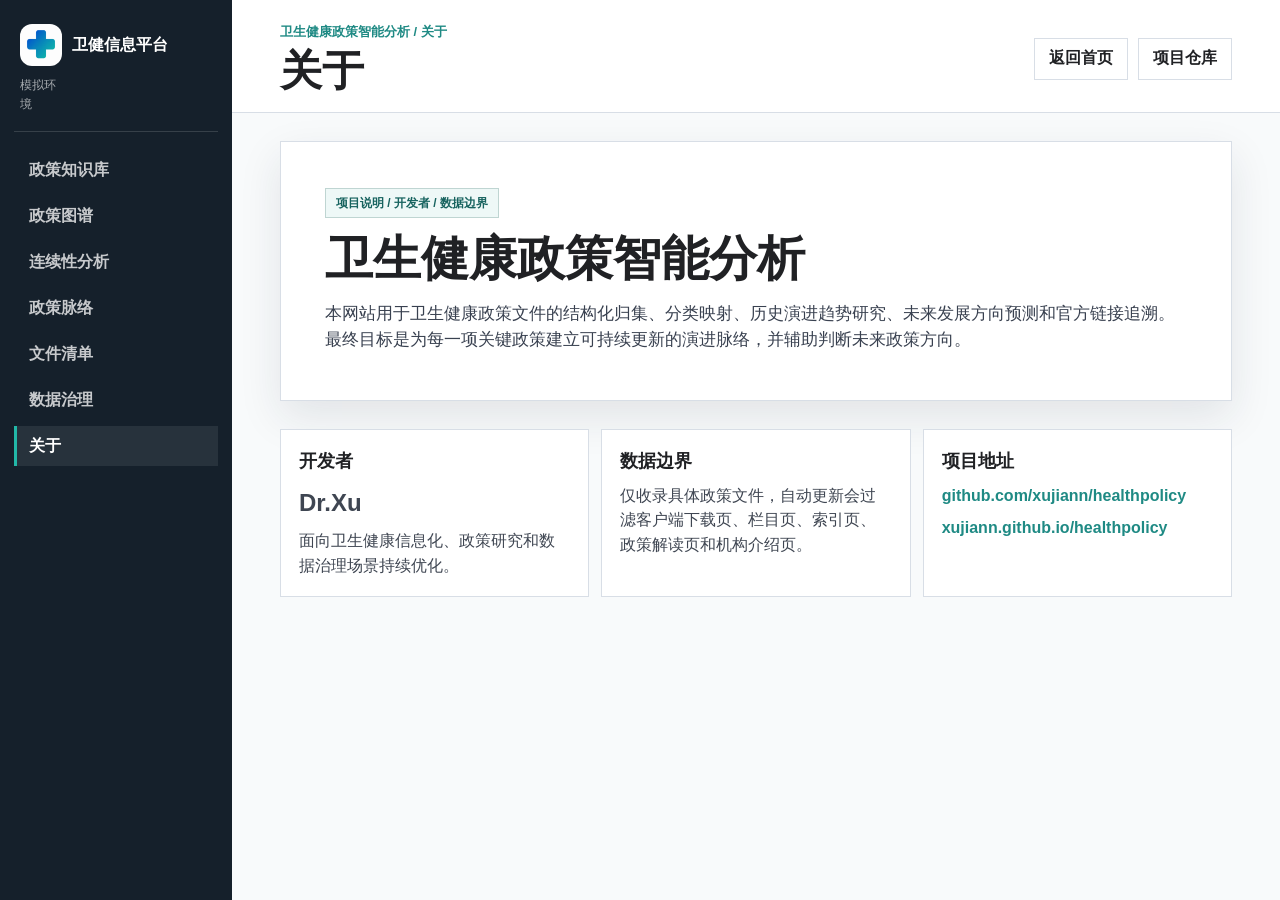
==== about.html @ 82381a1e "Improve mobile layouts" ====
<!doctype html>
<html lang="zh-CN">
  <head>
    <meta charset="utf-8" />
    <meta name="viewport" content="width=device-width, initial-scale=1" />
    <title>关于 - 卫生健康政策智能分析</title>
    <link rel="icon" type="image/png" href="assets/favicon.png" />
    <link rel="apple-touch-icon" href="assets/favicon.png" />
    <link rel="stylesheet" href="styles.css" />
  </head>
  <body>
    <aside class="platform-rail" aria-label="卫生健康信息平台导航">
      <div class="platform-brand">
        <img src="assets/favicon.png" alt="" />
        <strong>卫健信息平台</strong>
        <span>模拟环境</span>
      </div>
      <nav>
        <a href="index.html#overview">政策知识库</a>
        <a href="index.html#map">政策图谱</a>
        <a href="index.html#continuity">连续性分析</a>
        <a href="index.html#milestones">政策脉络</a>
        <a href="index.html#sources">文件清单</a>
        <a href="index.html#governance">数据治理</a>
        <a href="about.html" class="is-active">关于</a>
      </nav>
    </aside>

    <header class="topbar">
      <div>
        <p class="eyebrow">卫生健康政策智能分析 / 关于</p>
        <h1>关于</h1>
      </div>
      <div class="top-actions">
        <a class="source-link" href="index.html">返回首页</a>
        <a class="source-link" href="https://github.com/xujiann/healthpolicy" target="_blank" rel="noreferrer">项目仓库</a>
      </div>
    </header>

    <main>
      <section class="about-hero">
        <div>
          <div class="intro-badge">项目说明 / 开发者 / 数据边界</div>
          <h2>卫生健康政策智能分析</h2>
          <p>
            本网站用于卫生健康政策文件的结构化归集、分类映射、历史演进趋势研究、未来发展方向预测和官方链接追溯。
            最终目标是为每一项关键政策建立可持续更新的演进脉络，并辅助判断未来政策方向。
          </p>
        </div>
      </section>

      <section class="about-section">
        <div class="about-grid">
          <article>
            <h3>开发者</h3>
            <p class="about-name">Dr.Xu</p>
            <p>面向卫生健康信息化、政策研究和数据治理场景持续优化。</p>
          </article>
          <article>
            <h3>数据边界</h3>
            <p>仅收录具体政策文件，自动更新会过滤客户端下载页、栏目页、索引页、政策解读页和机构介绍页。</p>
          </article>
          <article>
            <h3>项目地址</h3>
            <p><a href="https://github.com/xujiann/healthpolicy" target="_blank" rel="noreferrer">github.com/xujiann/healthpolicy</a></p>
            <p><a href="https://xujiann.github.io/healthpolicy/" target="_blank" rel="noreferrer">xujiann.github.io/healthpolicy</a></p>
          </article>
        </div>
      </section>
    </main>
  </body>
</html>
---- styles.css ----
:root {
  color-scheme: light;
  --ink: #202124;
  --muted: #60646c;
  --line: #d8dee6;
  --paper: #f8fafb;
  --panel: #ffffff;
  --teal: #1f8a84;
  --blue: #2f6fed;
  --red: #c85757;
  --green: #4e8f55;
  --gold: #b17c1a;
  --violet: #7a5bb8;
  --cyan: #2a91b8;
  --shadow: 0 16px 40px rgba(31, 41, 55, 0.10);
}

* {
  box-sizing: border-box;
}

html {
  scroll-behavior: smooth;
}

body {
  margin: 0;
  background: var(--paper);
  color: var(--ink);
  font-family: "Microsoft YaHei", "PingFang SC", "Noto Sans CJK SC", Arial, sans-serif;
  line-height: 1.55;
  padding-left: 232px;
}

section {
  scroll-margin-top: 96px;
}

a {
  color: inherit;
}

.topbar {
  display: flex;
  align-items: center;
  justify-content: space-between;
  gap: 24px;
  padding: 22px clamp(18px, 4vw, 48px) 16px;
  background: #ffffff;
  border-bottom: 1px solid var(--line);
  position: sticky;
  top: 0;
  z-index: 10;
}

.platform-rail {
  position: fixed;
  inset: 0 auto 0 0;
  width: 232px;
  background: #15202b;
  color: #fff;
  z-index: 20;
  display: flex;
  flex-direction: column;
  padding: 18px 14px;
}

.platform-brand {
  display: grid;
  grid-template-columns: 42px 1fr;
  gap: 10px;
  align-items: center;
  padding: 6px 6px 18px;
  border-bottom: 1px solid rgba(255, 255, 255, 0.14);
}

.platform-brand img {
  width: 42px;
  height: 42px;
  border-radius: 12px;
}

.platform-brand strong,
.platform-brand span {
  display: block;
}

.platform-brand strong {
  font-size: 16px;
}

.platform-brand span {
  color: rgba(255, 255, 255, 0.62);
  font-size: 12px;
}

.platform-rail nav {
  display: grid;
  gap: 6px;
  padding-top: 18px;
}

.platform-rail nav a {
  min-height: 40px;
  display: flex;
  align-items: center;
  padding: 0 12px;
  color: rgba(255, 255, 255, 0.76);
  text-decoration: none;
  font-weight: 800;
  border-left: 3px solid transparent;
}

.platform-rail nav a:hover,
.platform-rail nav a.is-active {
  color: #fff;
  background: rgba(255, 255, 255, 0.08);
  border-left-color: #22b8a8;
}

.eyebrow {
  margin: 0 0 4px;
  color: var(--teal);
  font-size: 13px;
  font-weight: 700;
}

h1,
h2,
p {
  margin-top: 0;
}

h1 {
  margin-bottom: 0;
  font-size: clamp(24px, 3.5vw, 42px);
  line-height: 1.18;
  letter-spacing: 0;
}

.top-actions {
  display: flex;
  align-items: center;
  gap: 10px;
  flex-shrink: 0;
}

.platform-status {
  min-height: 34px;
  display: inline-flex;
  align-items: center;
  padding: 0 12px;
  border: 1px solid #bfd5d2;
  background: #eef8f7;
  color: #17635f;
  font-size: 13px;
  font-weight: 900;
}

.icon-button,
.source-link,
button,
select,
input {
  font: inherit;
}

.icon-button {
  width: 42px;
  height: 42px;
  border: 1px solid var(--line);
  background: #fff;
  color: var(--ink);
  cursor: pointer;
}

.icon-button:hover,
.source-link:hover {
  border-color: var(--teal);
}

.source-link,
.detail-url {
  display: inline-flex;
  align-items: center;
  min-height: 42px;
  padding: 0 14px;
  border: 1px solid var(--line);
  background: #fff;
  text-decoration: none;
  font-weight: 700;
}

main {
  padding: 0 clamp(18px, 4vw, 48px) 44px;
}

.intro-band {
  display: grid;
  grid-template-columns: minmax(0, 1fr) minmax(260px, 420px);
  gap: 22px;
  align-items: stretch;
  padding: 28px 0 24px;
}

.intro-copy {
  display: grid;
  align-content: center;
  gap: 14px;
  max-width: 920px;
  min-height: 240px;
  padding: clamp(20px, 4vw, 34px);
  background: #fff;
  border: 1px solid var(--line);
  box-shadow: var(--shadow);
}

.intro-badge {
  justify-self: start;
  min-height: 30px;
  display: inline-flex;
  align-items: center;
  padding: 0 10px;
  border: 1px solid #bfd5d2;
  background: #eef8f7;
  color: #17635f;
  font-size: 12px;
  font-weight: 900;
}

.intro-copy h2 {
  margin: 0;
  max-width: 760px;
  font-size: clamp(26px, 3.4vw, 44px);
  line-height: 1.16;
}

.intro-copy p {
  margin: 0;
  max-width: 820px;
  font-size: 17px;
  color: #394150;
}

.intro-actions {
  display: flex;
  flex-wrap: wrap;
  gap: 10px;
}

.primary-action {
  display: inline-flex;
  align-items: center;
  min-height: 42px;
  padding: 0 16px;
  background: var(--teal);
  color: #fff;
  border: 1px solid var(--teal);
  text-decoration: none;
  font-weight: 900;
}

.primary-action:hover {
  background: #176f6a;
}

.stat-grid {
  display: grid;
  grid-template-columns: repeat(2, 1fr);
  gap: 10px;
}

.stat-grid div {
  min-height: 115px;
  background: #fff;
  border: 1px solid var(--line);
  display: grid;
  place-items: center;
  padding: 12px;
  text-align: center;
}

.stat-grid strong {
  display: block;
  font-size: 34px;
  line-height: 1;
}

.stat-grid span {
  color: var(--muted);
  font-size: 13px;
}

.module-strip {
  display: grid;
  grid-template-columns: repeat(4, minmax(0, 1fr));
  gap: 12px;
  margin-bottom: 18px;
}

.module-strip article {
  background: #fff;
  border: 1px solid var(--line);
  padding: 14px;
  display: grid;
  gap: 4px;
}

.module-strip span,
.module-strip em {
  color: var(--muted);
  font-size: 12px;
  font-style: normal;
  font-weight: 800;
}

.module-strip strong {
  font-size: 26px;
  line-height: 1;
}

.ops-dashboard {
  display: grid;
  grid-template-columns: minmax(0, 1.25fr) minmax(320px, 0.75fr);
  gap: 14px;
  margin-bottom: 18px;
}

.latest-panel,
.quality-panel {
  background: #fff;
  border: 1px solid var(--line);
  box-shadow: var(--shadow);
  padding: 16px;
}

.panel-head {
  display: flex;
  justify-content: space-between;
  gap: 16px;
  align-items: start;
  margin-bottom: 12px;
}

.panel-head span {
  display: block;
  color: var(--teal);
  font-size: 12px;
  font-weight: 900;
}

.panel-head h2 {
  margin: 2px 0 0;
  font-size: 22px;
}

.panel-head a,
.interface-status a {
  color: var(--teal);
  font-size: 13px;
  font-weight: 900;
  text-decoration: none;
}

.latest-list {
  display: grid;
  gap: 8px;
}

.latest-item {
  display: grid;
  gap: 4px;
  padding: 10px 12px;
  background: #f8fafb;
  border: 1px solid #e7edf2;
  text-decoration: none;
}

.latest-item:hover {
  background: #f1f8f8;
}

.latest-item span,
.latest-item em {
  color: var(--muted);
  font-size: 12px;
  font-style: normal;
}

.latest-item strong {
  font-size: 14px;
  line-height: 1.4;
}

.quality-grid {
  display: grid;
  grid-template-columns: repeat(2, 1fr);
  gap: 8px;
}

.quality-grid div {
  min-height: 78px;
  display: grid;
  place-items: center;
  padding: 10px;
  background: #f8fafb;
  border: 1px solid #e7edf2;
  text-align: center;
}

.quality-grid strong {
  font-size: 24px;
  line-height: 1;
}

.quality-grid span {
  color: var(--muted);
  font-size: 12px;
  font-weight: 800;
}

.interface-status {
  margin-top: 10px;
  padding: 10px 12px;
  background: #f4f8f8;
  border: 1px solid #dce8e8;
  display: flex;
  justify-content: space-between;
  gap: 12px;
  align-items: center;
}

.interface-status span {
  color: var(--muted);
  font-size: 12px;
  font-weight: 900;
}

.workspace {
  display: grid;
  grid-template-columns: minmax(240px, 280px) minmax(360px, 1fr) minmax(280px, 320px);
  gap: 16px;
  align-items: stretch;
  min-width: 0;
}

.filters,
.detail-panel,
.map-panel {
  background: var(--panel);
  border: 1px solid var(--line);
  box-shadow: var(--shadow);
}

.filters,
.detail-panel {
  padding: 18px;
}

.filters {
  display: flex;
  flex-direction: column;
  gap: 16px;
}

.filters label {
  display: grid;
  gap: 7px;
  color: var(--muted);
  font-size: 13px;
  font-weight: 700;
}

input,
select {
  width: 100%;
  min-height: 42px;
  border: 1px solid var(--line);
  background: #fff;
  color: var(--ink);
  padding: 0 12px;
}

input:focus,
select:focus,
button:focus-visible,
a:focus-visible {
  outline: 3px solid rgba(47, 111, 237, 0.24);
  outline-offset: 2px;
}

.legend {
  display: grid;
  gap: 8px;
  margin-top: 4px;
}

.legend-row {
  width: 100%;
  min-height: 34px;
  padding: 0;
  border: 0;
  background: transparent;
  display: flex;
  align-items: center;
  justify-content: space-between;
  gap: 10px;
  font-size: 13px;
  color: #3f4652;
  cursor: pointer;
  text-align: left;
}

.legend-row:hover {
  color: var(--teal);
}

.filter-count {
  margin: 0;
  padding: 10px 12px;
  background: #f4f8f8;
  border: 1px solid #dce8e8;
  color: #40505a;
  font-size: 13px;
  font-weight: 700;
}

.secondary-chips {
  display: flex;
  flex-wrap: wrap;
  gap: 6px;
}

.secondary-chips button {
  min-height: 30px;
  border: 1px solid var(--line);
  background: #fff;
  color: #3f4652;
  padding: 0 8px;
  font-size: 12px;
  font-weight: 700;
  cursor: pointer;
}

.secondary-chips button:hover,
.secondary-chips button.is-selected {
  border-color: var(--teal);
  color: var(--teal);
  background: #f4f8f8;
}

.secondary-chips strong {
  margin-left: 5px;
  color: var(--muted);
}

.legend-row span:first-child {
  display: inline-flex;
  align-items: center;
  gap: 8px;
}

.swatch {
  width: 12px;
  height: 12px;
  border-radius: 50%;
  display: inline-block;
}

.map-panel {
  min-height: 720px;
  overflow: hidden;
  position: relative;
}

.map-status {
  position: absolute;
  top: 12px;
  left: 12px;
  z-index: 2;
  padding: 7px 10px;
  background: rgba(255, 255, 255, 0.92);
  border: 1px solid var(--line);
  color: #4b5563;
  font-size: 12px;
  font-weight: 800;
}

#policyMap {
  display: block;
  width: 100%;
  height: 720px;
  background:
    radial-gradient(circle at 50% 50%, rgba(31, 138, 132, 0.08), transparent 34%),
    linear-gradient(90deg, rgba(216, 222, 230, 0.42) 1px, transparent 1px),
    linear-gradient(rgba(216, 222, 230, 0.42) 1px, transparent 1px),
    #fbfcfd;
  background-size: auto, 44px 44px, 44px 44px;
}

.link {
  stroke: #b9c3cf;
  stroke-width: 0.75;
  fill: none;
  opacity: 0.34;
}

.ministry-link {
  stroke-width: 2.4;
  opacity: 0.62;
}

.topic-link {
  stroke-width: 1.7;
  opacity: 0.54;
}

.office-link {
  stroke-width: 1.05;
  opacity: 0.45;
}

.policy-link {
  stroke-width: 0.6;
  opacity: 0.25;
}

.policy-relation {
  stroke-width: 0.8;
  opacity: 0.34;
  stroke-dasharray: 4 5;
}

.node {
  cursor: pointer;
}

.node circle {
  stroke: #ffffff;
  stroke-width: 1.6;
  filter: drop-shadow(0 5px 10px rgba(31, 41, 55, 0.14));
  transition: r 180ms ease, stroke-width 180ms ease;
}

.node text {
  fill: #1f2933;
  font-size: 12px;
  font-weight: 700;
  pointer-events: none;
}

.node.center text {
  font-size: 15px;
}

.node.ministry text {
  fill: #fff;
  font-size: 13px;
  font-weight: 900;
}

.node.topic text {
  fill: #fff;
  font-size: 11px;
}

.node.office text {
  fill: #172033;
  font-size: 11px;
  font-weight: 900;
}

.node.office circle {
  stroke: rgba(32, 33, 36, 0.36);
  stroke-width: 1.8;
}

.node.office .office-count {
  fill: var(--muted);
  font-size: 10px;
  font-weight: 800;
}

.node.policy:hover circle {
  r: 8;
  stroke-width: 2.4;
}

.node.ministry:hover circle,
.node.topic:hover circle,
.node.office:hover circle {
  stroke: #202124;
  stroke-width: 2.4;
}

.node.is-muted {
  opacity: 0.22;
}

.node.is-active circle {
  stroke: #202124;
  stroke-width: 3.2;
}

.detail-panel {
  display: flex;
  flex-direction: column;
  min-width: 0;
}

.detail-kicker {
  margin-bottom: 8px;
  color: var(--teal);
  font-size: 13px;
  font-weight: 800;
}

.detail-panel h2 {
  margin-bottom: 8px;
  font-size: 22px;
  line-height: 1.24;
}

.detail-date {
  margin-bottom: 14px;
  color: var(--muted);
}

#detailSummary {
  color: #3b4350;
}

dl {
  display: grid;
  grid-template-columns: 76px 1fr;
  gap: 9px 12px;
  margin: 6px 0 18px;
  font-size: 14px;
}

dt {
  color: var(--muted);
}

dd {
  margin: 0;
  min-width: 0;
}

.detail-url {
  justify-content: center;
  margin-top: auto;
  color: #fff;
  background: var(--teal);
  border-color: var(--teal);
}

.matrix-section,
.continuity-section,
.taxonomy-section,
.governance-section,
.timeline-section,
.sources-section {
  padding-top: 34px;
}

.section-head {
  display: flex;
  align-items: end;
  justify-content: space-between;
  gap: 24px;
  margin-bottom: 14px;
}

.section-head h2 {
  margin: 0;
  font-size: 24px;
}

.section-head p {
  max-width: 780px;
  margin: 0;
  color: var(--muted);
}

.matrix {
  display: grid;
  grid-template-columns: 190px repeat(11, minmax(54px, 1fr));
  gap: 1px;
  overflow-x: auto;
  border: 1px solid var(--line);
  background: var(--line);
}

.matrix-corner,
.matrix-head,
.matrix-topic,
.matrix-cell {
  min-height: 42px;
  background: #fff;
  display: flex;
  align-items: center;
}

.matrix-corner,
.matrix-head {
  justify-content: center;
  color: var(--muted);
  font-size: 12px;
  font-weight: 800;
}

.matrix-topic {
  gap: 8px;
  padding: 0 12px;
  font-size: 13px;
  font-weight: 800;
  white-space: nowrap;
}

.matrix-cell {
  justify-content: center;
  border: 0;
  color: #1f2933;
  font-size: 12px;
  font-weight: 800;
  cursor: pointer;
  background:
    linear-gradient(rgba(255, 255, 255, calc(1 - var(--cell-alpha))), rgba(255, 255, 255, calc(1 - var(--cell-alpha)))),
    var(--cell-color);
}

.matrix-cell:hover {
  outline: 2px solid #202124;
  outline-offset: -2px;
}

.continuity-tools {
  display: grid;
  grid-template-columns: minmax(240px, 420px) auto;
  gap: 10px;
  align-items: end;
  margin-bottom: 12px;
}

.continuity-tools label {
  display: grid;
  gap: 7px;
  color: var(--muted);
  font-size: 13px;
  font-weight: 800;
}

.trend-presets {
  display: flex;
  flex-wrap: wrap;
  gap: 8px;
  margin: -2px 0 12px;
}

.trend-presets button {
  min-height: 32px;
  border: 1px solid var(--line);
  background: #fff;
  color: #3f4652;
  padding: 0 10px;
  font-size: 13px;
  font-weight: 800;
  cursor: pointer;
}

.trend-presets button:hover,
.trend-presets button.is-active {
  border-color: var(--teal);
  color: var(--teal);
  background: #f4f8f8;
}

.continuity-grid {
  display: grid;
  grid-template-columns: minmax(420px, 1.3fr) minmax(280px, 0.7fr);
  gap: 14px;
}

.continuity-chart,
.continuity-panel,
.continuity-list,
.taxonomy-card {
  background: #fff;
  border: 1px solid var(--line);
}

.continuity-chart {
  min-height: 220px;
  display: grid;
  grid-template-columns: repeat(11, minmax(52px, 1fr));
  gap: 8px;
  align-items: end;
  padding: 18px 16px 12px;
  overflow-x: auto;
}

.continuity-bar {
  min-width: 0;
  min-height: 172px;
  border: 0;
  background: transparent;
  display: grid;
  grid-template-rows: 1fr auto auto;
  gap: 5px;
  justify-items: center;
  color: #3f4652;
  cursor: pointer;
  position: relative;
}

.continuity-bar span {
  width: 68%;
  align-self: end;
  background: linear-gradient(180deg, #2f6fed, #1f8a84);
  border: 1px solid rgba(32, 33, 36, 0.12);
  grid-row: 1;
  grid-column: 1;
  z-index: 2;
}

.continuity-bar i {
  width: 92%;
  align-self: end;
  background: rgba(31, 138, 132, 0.12);
  border: 1px dashed rgba(31, 138, 132, 0.35);
  grid-row: 1;
  grid-column: 1;
  z-index: 1;
}

.continuity-bar:hover span {
  filter: brightness(1.08);
}

.continuity-bar strong {
  font-size: 13px;
}

.continuity-bar em {
  font-style: normal;
  color: var(--muted);
  font-size: 12px;
}

.continuity-panel {
  padding: 16px;
}

.continuity-panel h3 {
  margin: 0 0 8px;
  font-size: 20px;
}

.continuity-panel p {
  color: var(--muted);
}

.trend-metrics {
  display: grid;
  grid-template-columns: repeat(2, 1fr);
  gap: 8px;
  margin: 12px 0;
}

.trend-metrics div {
  min-height: 64px;
  display: grid;
  place-items: center;
  padding: 8px;
  background: #f8fafb;
  border: 1px solid #e7edf2;
  text-align: center;
}

.trend-metrics strong {
  font-size: 16px;
}

.trend-metrics span {
  color: var(--muted);
  font-size: 12px;
  font-weight: 800;
}

.continuity-tags {
  display: flex;
  flex-wrap: wrap;
  gap: 7px;
}

.continuity-tags span {
  border: 1px solid var(--line);
  background: #f8fafb;
  padding: 5px 8px;
  font-size: 12px;
  font-weight: 800;
}

.continuity-tags strong {
  margin-left: 6px;
  color: var(--teal);
}

.forecast-box {
  margin-top: 12px;
  background: #fff;
  border: 1px solid var(--line);
  padding: 16px;
}

.forecast-head {
  display: flex;
  justify-content: space-between;
  gap: 16px;
  align-items: start;
  margin-bottom: 12px;
}

.forecast-head span {
  display: block;
  color: var(--teal);
  font-size: 12px;
  font-weight: 900;
}

.forecast-head h3 {
  margin: 2px 0 0;
  font-size: 20px;
}

.forecast-head dl {
  display: flex;
  gap: 8px;
  margin: 0;
}

.forecast-head dl div {
  min-width: 84px;
  padding: 8px 10px;
  background: #f8fafb;
  border: 1px solid #e7edf2;
  text-align: center;
}

.forecast-head dt {
  color: var(--muted);
  font-size: 12px;
  font-weight: 800;
}

.forecast-head dd {
  margin: 2px 0 0;
  color: var(--ink);
  font-size: 16px;
  font-weight: 900;
}

.forecast-cards {
  display: grid;
  grid-template-columns: repeat(3, minmax(0, 1fr));
  gap: 10px;
}

.forecast-cards article {
  min-height: 112px;
  padding: 12px;
  background: #f8fafb;
  border: 1px solid #e7edf2;
}

.forecast-cards strong {
  display: block;
  margin-bottom: 6px;
  color: #1f2933;
  font-size: 15px;
}

.forecast-cards p {
  margin: 0;
  color: #3f4652;
  font-size: 13px;
  line-height: 1.6;
}

.continuity-list {
  display: grid;
  gap: 1px;
  margin-top: 12px;
  background: var(--line);
  overflow: hidden;
}

.trend-stage-list {
  display: grid;
  grid-template-columns: repeat(auto-fit, minmax(220px, 1fr));
  gap: 10px;
  margin-top: 12px;
}

.trend-stage {
  background: #fff;
  border: 1px solid var(--line);
  padding: 12px;
}

.trend-stage div {
  display: flex;
  justify-content: space-between;
  gap: 8px;
  margin-bottom: 8px;
}

.trend-stage div strong {
  font-size: 18px;
}

.trend-stage div span {
  color: var(--teal);
  font-size: 13px;
  font-weight: 900;
}

.trend-stage ul {
  margin: 0;
  padding-left: 18px;
  color: #3f4652;
  font-size: 12px;
}

.trend-stage li + li {
  margin-top: 4px;
}

.continuity-item {
  display: grid;
  gap: 5px;
  padding: 10px 12px;
  background: #fff;
  text-decoration: none;
}

.continuity-item:hover {
  background: #f8fafb;
}

.continuity-item strong {
  font-size: 14px;
  line-height: 1.38;
}

.continuity-item span {
  color: var(--muted);
  font-size: 12px;
}

.taxonomy-list {
  display: grid;
  grid-template-columns: repeat(auto-fit, minmax(320px, 1fr));
  gap: 12px;
}

.taxonomy-card {
  padding: 14px;
}

.taxonomy-card h3 {
  display: flex;
  align-items: center;
  gap: 8px;
  margin: 0 0 8px;
  font-size: 17px;
}

.taxonomy-card p {
  margin-bottom: 12px;
  color: #3b4350;
  font-size: 13px;
}

.taxonomy-card dl {
  grid-template-columns: 58px 1fr;
  margin: 0;
  font-size: 13px;
}

.taxonomy-card a {
  color: var(--teal);
  font-weight: 800;
}

.milestone-list {
  display: grid;
  gap: 12px;
}

.milestone-card {
  display: grid;
  grid-template-columns: 112px minmax(0, 1fr);
  background: #fff;
  border: 1px solid var(--line);
}

.milestone-year {
  display: grid;
  align-content: space-between;
  gap: 18px;
  padding: 16px;
  background: #0f766e;
  color: #fff;
}

.milestone-year strong {
  font-size: 24px;
  line-height: 1;
}

.milestone-year span {
  width: 34px;
  height: 34px;
  display: grid;
  place-items: center;
  border: 1px solid rgba(255, 255, 255, 0.5);
  font-size: 12px;
  font-weight: 900;
}

.milestone-body {
  padding: 16px;
}

.milestone-stage {
  display: inline-flex;
  align-items: center;
  min-height: 26px;
  padding: 0 9px;
  background: #eef8f7;
  color: #145f5a;
  font-size: 12px;
  font-weight: 900;
}

.milestone-body h3 {
  margin: 10px 0 8px;
  font-size: 18px;
}

.milestone-body p {
  margin: 0;
  color: #3f4652;
  font-size: 14px;
  line-height: 1.65;
}

.milestone-tags {
  display: flex;
  flex-wrap: wrap;
  gap: 6px;
  margin-top: 12px;
}

.milestone-tags span {
  padding: 5px 8px;
  background: #f4f6f8;
  color: #394150;
  font-size: 12px;
  font-weight: 800;
}

.milestone-body dl {
  display: grid;
  grid-template-columns: 70px minmax(0, 1fr);
  gap: 6px 10px;
  margin: 12px 0;
  color: #4b5563;
  font-size: 13px;
}

.milestone-body dt {
  color: var(--muted);
  font-weight: 800;
}

.milestone-body dd {
  margin: 0;
}

.milestone-body a {
  color: var(--teal);
  font-weight: 900;
}

.governance-grid {
  display: grid;
  grid-template-columns: repeat(4, minmax(0, 1fr));
  gap: 12px;
}

.governance-grid article {
  background: #fff;
  border: 1px solid var(--line);
  padding: 16px;
}

.governance-grid h3 {
  margin: 0 0 8px;
  font-size: 17px;
}

.governance-grid p {
  margin: 0;
  color: var(--muted);
  font-size: 13px;
}

.empty-note {
  margin: 0;
  padding: 14px;
  background: #fff;
  color: var(--muted);
}

.timeline {
  display: grid;
  grid-template-columns: repeat(11, minmax(190px, 1fr));
  gap: 12px;
  overflow-x: auto;
  padding-bottom: 12px;
}

.year-column {
  background: #fff;
  border: 1px solid var(--line);
  min-height: 180px;
}

.year-head {
  display: flex;
  justify-content: space-between;
  gap: 10px;
  padding: 10px 12px;
  border-bottom: 1px solid var(--line);
  font-weight: 800;
}

.year-head span,
.year-more {
  color: var(--muted);
  font-size: 12px;
  font-weight: 700;
}

.mini-policy {
  display: block;
  padding: 8px 10px;
  border-bottom: 1px solid #eef1f4;
  text-decoration: none;
  color: var(--ink);
}

.mini-policy:hover,
.source-item:hover {
  background: #f4f8f8;
}

.mini-policy strong,
.source-title {
  display: block;
  font-size: 12px;
  line-height: 1.35;
}

.year-more {
  padding: 9px 12px;
}

.mini-policy span,
.source-meta {
  color: var(--muted);
  font-size: 12px;
}

.source-list {
  display: grid;
  grid-template-columns: repeat(auto-fit, minmax(280px, 1fr));
  gap: 12px;
}

.source-toolbar {
  display: flex;
  justify-content: flex-end;
  gap: 8px;
  margin: -4px 0 12px;
}

.source-toolbar [hidden] {
  display: none;
}

.source-item {
  min-height: 150px;
  padding: 16px;
  background: #fff;
  border: 1px solid var(--line);
  text-decoration: none;
  display: grid;
  gap: 10px;
  align-content: start;
}

.source-title {
  color: #1f2933;
  font-size: 16px;
  font-weight: 900;
  line-height: 1.42;
}

.source-no {
  justify-self: start;
  display: inline-flex;
  align-items: center;
  min-height: 30px;
  padding: 0 10px;
  border: 1px solid #bfd5d2;
  background: #eef8f7;
  color: #145f5a;
  font-size: 13px;
  font-weight: 900;
}

.source-summary {
  margin: 0;
  color: #3f4652;
  font-size: 13px;
  line-height: 1.6;
}

.source-summary strong {
  color: #202124;
  font-weight: 900;
}

.about-section {
  margin-top: 28px;
  padding-bottom: 8px;
}

.about-hero {
  padding: 28px 0 0;
}

.about-hero > div {
  min-height: 260px;
  display: grid;
  align-content: center;
  gap: 14px;
  padding: clamp(22px, 5vw, 44px);
  background: #fff;
  border: 1px solid var(--line);
  box-shadow: var(--shadow);
}

.about-hero h2 {
  margin: 0;
  font-size: clamp(30px, 4vw, 48px);
  line-height: 1.14;
}

.about-hero p {
  max-width: 900px;
  margin: 0;
  color: #394150;
  font-size: 17px;
}

.about-grid {
  display: grid;
  grid-template-columns: 1fr 1fr 1fr;
  gap: 12px;
}

.about-grid article {
  min-height: 150px;
  background: #fff;
  border: 1px solid var(--line);
  padding: 18px;
  display: grid;
  align-content: start;
  gap: 8px;
}

.about-grid h3 {
  margin: 0;
  font-size: 18px;
}

.about-grid p {
  margin: 0;
  color: #3f4652;
}

.about-grid a {
  color: var(--teal);
  font-weight: 900;
  text-decoration: none;
  overflow-wrap: anywhere;
}

.about-name {
  color: var(--ink);
  font-size: 24px;
  font-weight: 900;
}

@media (max-width: 1180px) {
  body {
    padding-left: 0;
  }

  section {
    scroll-margin-top: 132px;
  }

  .platform-rail {
    position: sticky;
    top: 0;
    width: auto;
    display: block;
    padding: 10px 12px;
  }

  .platform-brand {
    display: flex;
    padding: 2px 2px 10px;
  }

  .platform-brand span {
    display: none;
  }

  .platform-rail nav {
    display: flex;
    overflow-x: auto;
    padding-top: 10px;
    gap: 8px;
    scrollbar-width: thin;
    overscroll-behavior-x: contain;
    scroll-snap-type: x proximity;
  }

  .platform-rail nav a {
    min-width: max-content;
    min-height: 38px;
    border-left: 0;
    border-bottom: 3px solid transparent;
    scroll-snap-align: start;
  }

  .platform-rail nav a:hover,
  .platform-rail nav a.is-active {
    border-left-color: transparent;
    border-bottom-color: #22b8a8;
  }

  .workspace {
    grid-template-columns: 280px minmax(0, 1fr);
  }

  .detail-panel {
    grid-column: 1 / -1;
  }
}

@media (max-width: 760px) {
  .topbar,
  .section-head,
  .intro-band {
    display: block;
  }

  main {
    padding: 0 12px 32px;
  }

  .topbar {
    position: static;
    padding: 14px 12px 10px;
  }

  h1 {
    font-size: 23px;
  }

  .top-actions {
    margin-top: 12px;
    flex-wrap: wrap;
  }

  .top-actions .platform-status {
    width: 100%;
    justify-content: center;
  }

  .stat-grid {
    grid-template-columns: repeat(2, 1fr);
    margin-top: 12px;
  }

  .intro-copy {
    min-height: auto;
    padding: 16px;
    box-shadow: 0 10px 24px rgba(31, 41, 55, 0.08);
  }

  .intro-copy h2 {
    font-size: 23px;
  }

  .intro-copy p {
    font-size: 14px;
  }

  .intro-actions .source-link,
  .intro-actions .primary-action {
    flex: 1 1 140px;
    justify-content: center;
  }

  .module-strip,
  .ops-dashboard,
  .governance-grid,
  .about-grid {
    grid-template-columns: repeat(2, 1fr);
  }

  .module-strip {
    gap: 8px;
  }

  .module-strip article {
    min-height: 118px;
    padding: 12px;
  }

  .module-strip strong {
    font-size: 22px;
  }

  .workspace {
    grid-template-columns: 1fr;
  }

  .ops-dashboard {
    grid-template-columns: 1fr;
  }

  .continuity-tools,
  .continuity-grid {
    grid-template-columns: 1fr;
  }

  .forecast-head {
    display: grid;
  }

  .forecast-head dl,
  .forecast-cards {
    grid-template-columns: 1fr;
  }

  .milestone-card {
    grid-template-columns: 1fr;
  }

  .milestone-year {
    grid-template-columns: 1fr auto;
    align-items: center;
    align-content: center;
  }

  .forecast-head dl {
    display: grid;
  }

  .continuity-chart {
    grid-template-columns: repeat(11, minmax(42px, 1fr));
    overflow-x: auto;
    padding-bottom: 8px;
  }

  .map-panel {
    min-height: 440px;
  }

  #policyMap {
    height: 440px;
  }

  .source-list,
  .taxonomy-list {
    grid-template-columns: 1fr;
  }

  .source-item {
    min-height: auto;
    padding: 14px;
  }

  .source-title {
    font-size: 15px;
  }

  .source-no {
    min-height: 28px;
    font-size: 12px;
  }

  .milestone-body {
    padding: 14px;
  }

  .milestone-body h3 {
    font-size: 16px;
  }

  .milestone-body p {
    font-size: 13px;
  }

  .about-hero {
    padding: 20px 0 14px;
  }

  .about-hero > div {
    padding: 18px;
  }

  .about-hero h2 {
    font-size: 26px;
  }

  .section-head p {
    margin-top: 8px;
  }
}

@media (max-width: 520px) {
  main {
    padding-inline: 10px;
  }

  section {
    scroll-margin-top: 118px;
  }

  .platform-rail {
    padding: 8px 10px 9px;
  }

  .platform-brand {
    padding-bottom: 8px;
  }

  .platform-brand img {
    width: 34px;
    height: 34px;
  }

  .platform-brand strong {
    font-size: 15px;
  }

  .platform-rail nav {
    gap: 6px;
    padding-top: 8px;
  }

  .platform-rail nav a {
    min-height: 34px;
    padding: 0 9px;
    font-size: 12px;
  }

  .stat-grid,
  .module-strip,
  .governance-grid,
  .about-grid,
  .quality-grid,
  .trend-metrics {
    grid-template-columns: 1fr;
  }

  .stat-grid div {
    min-height: 86px;
  }

  .intro-actions {
    gap: 8px;
  }

  .intro-actions .source-link,
  .intro-actions .primary-action,
  .top-actions .source-link {
    width: 100%;
    justify-content: center;
  }

  .filters,
  .detail-panel,
  .latest-panel,
  .quality-panel,
  .source-item,
  .taxonomy-card,
  .governance-grid article,
  .about-grid article {
    border-radius: 0;
  }

  .milestone-year {
    padding: 12px 14px;
  }

  .milestone-year strong {
    font-size: 21px;
  }

  .milestone-body dl {
    grid-template-columns: 1fr;
  }

  .source-summary {
    font-size: 12px;
  }

  .panel-head,
  .interface-status,
  .source-toolbar {
    align-items: stretch;
    flex-direction: column;
  }

  .source-toolbar .source-link {
    justify-content: center;
  }
}
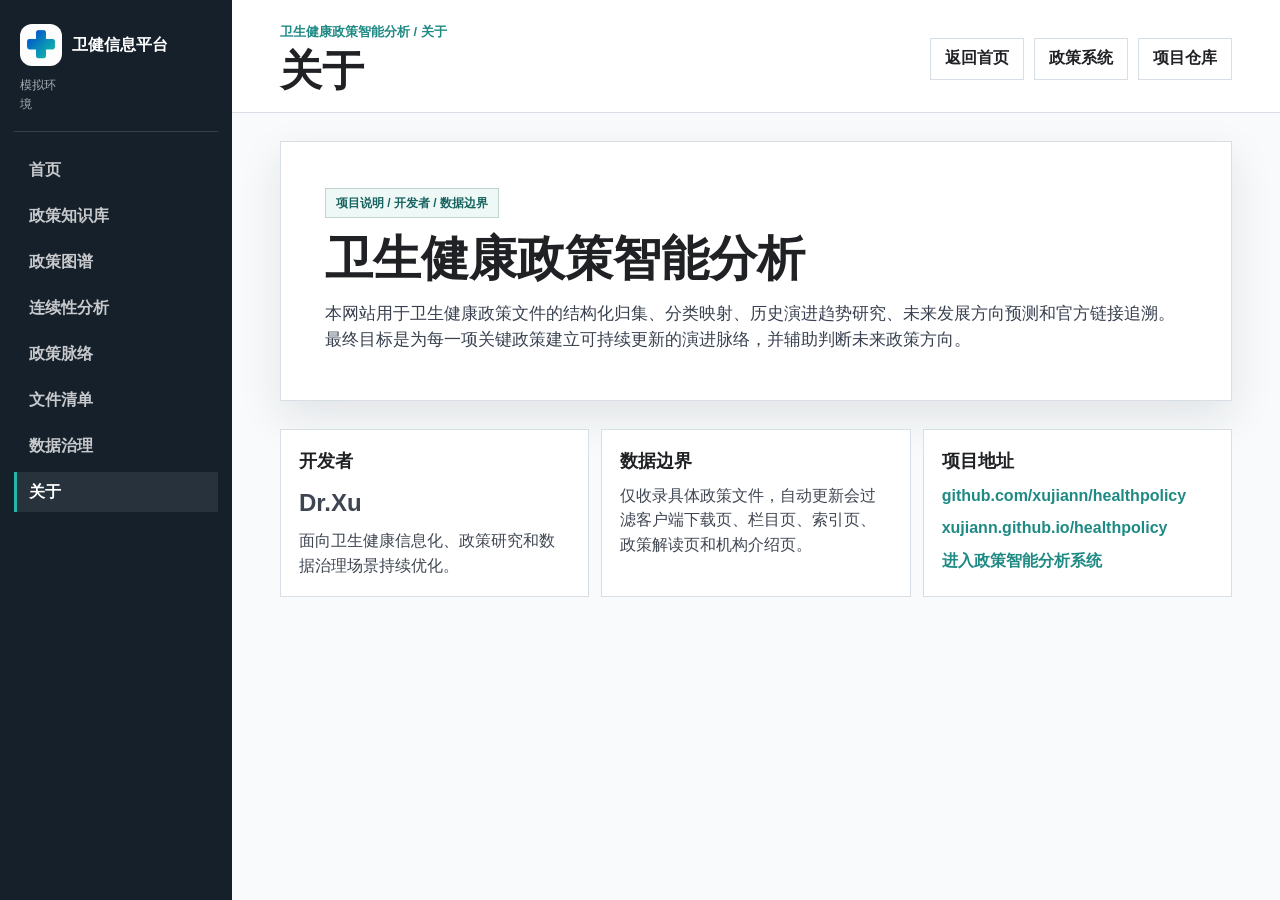
==== commit 7ca48491: "Restore mobile project portal" ====
--- a/about.html
+++ b/about.html
@@ -16,12 +16,13 @@
         <span>模拟环境</span>
       </div>
       <nav>
-        <a href="index.html#overview">政策知识库</a>
-        <a href="index.html#map">政策图谱</a>
-        <a href="index.html#continuity">连续性分析</a>
-        <a href="index.html#milestones">政策脉络</a>
-        <a href="index.html#sources">文件清单</a>
-        <a href="index.html#governance">数据治理</a>
+        <a href="index.html">首页</a>
+        <a href="policy.html#overview">政策知识库</a>
+        <a href="policy.html#map">政策图谱</a>
+        <a href="policy.html#continuity">连续性分析</a>
+        <a href="policy.html#milestones">政策脉络</a>
+        <a href="policy.html#sources">文件清单</a>
+        <a href="policy.html#governance">数据治理</a>
         <a href="about.html" class="is-active">关于</a>
       </nav>
     </aside>
@@ -33,6 +34,7 @@
       </div>
       <div class="top-actions">
         <a class="source-link" href="index.html">返回首页</a>
+        <a class="source-link" href="policy.html">政策系统</a>
         <a class="source-link" href="https://github.com/xujiann/healthpolicy" target="_blank" rel="noreferrer">项目仓库</a>
       </div>
     </header>
@@ -64,6 +66,7 @@
             <h3>项目地址</h3>
             <p><a href="https://github.com/xujiann/healthpolicy" target="_blank" rel="noreferrer">github.com/xujiann/healthpolicy</a></p>
             <p><a href="https://xujiann.github.io/healthpolicy/" target="_blank" rel="noreferrer">xujiann.github.io/healthpolicy</a></p>
+            <p><a href="policy.html">进入政策智能分析系统</a></p>
           </article>
         </div>
       </section>
--- a/styles.css
+++ b/styles.css
@@ -1445,6 +1445,203 @@
   font-weight: 900;
 }
 
+.portal-shell {
+  min-height: 100vh;
+  padding-left: 0;
+  background:
+    linear-gradient(180deg, rgba(31, 138, 132, 0.10), rgba(248, 250, 251, 0) 320px),
+    var(--paper);
+}
+
+.portal-header {
+  position: sticky;
+  top: 0;
+  z-index: 30;
+  display: flex;
+  align-items: center;
+  justify-content: space-between;
+  gap: 18px;
+  padding: 14px clamp(14px, 4vw, 42px);
+  background: rgba(255, 255, 255, 0.94);
+  border-bottom: 1px solid var(--line);
+}
+
+.portal-brand {
+  display: inline-flex;
+  align-items: center;
+  gap: 10px;
+  color: var(--ink);
+  text-decoration: none;
+  font-weight: 900;
+}
+
+.portal-brand img {
+  width: 38px;
+  height: 38px;
+  border-radius: 10px;
+}
+
+.portal-header nav {
+  display: flex;
+  gap: 8px;
+  overflow-x: auto;
+  scrollbar-width: thin;
+}
+
+.portal-header nav a {
+  min-width: max-content;
+  min-height: 36px;
+  display: inline-flex;
+  align-items: center;
+  padding: 0 12px;
+  border: 1px solid transparent;
+  color: #3f4652;
+  text-decoration: none;
+  font-size: 13px;
+  font-weight: 800;
+}
+
+.portal-header nav a:hover {
+  border-color: #bfd5d2;
+  background: #eef8f7;
+  color: #145f5a;
+}
+
+.portal-main {
+  width: min(1080px, 100%);
+  margin: 0 auto;
+  padding: clamp(16px, 4vw, 42px);
+}
+
+.portal-hero {
+  min-height: 260px;
+  display: grid;
+  align-items: end;
+  padding: clamp(22px, 5vw, 42px);
+  background: #fff;
+  border: 1px solid var(--line);
+  box-shadow: var(--shadow);
+}
+
+.portal-kicker {
+  margin-bottom: 10px;
+  color: var(--teal);
+  font-size: 13px;
+  font-weight: 900;
+}
+
+.portal-hero h1 {
+  max-width: 760px;
+  margin-bottom: 12px;
+}
+
+.portal-hero p {
+  max-width: 680px;
+  margin-bottom: 0;
+  color: #3f4652;
+  font-size: 17px;
+}
+
+.portal-grid {
+  display: grid;
+  gap: 14px;
+  margin-top: 18px;
+}
+
+.portal-card {
+  display: grid;
+  grid-template-columns: 58px minmax(0, 1fr) auto;
+  align-items: center;
+  gap: 14px;
+  min-height: 118px;
+  padding: 16px;
+  background: #fff;
+  border: 1px solid var(--line);
+  color: var(--ink);
+  text-decoration: none;
+}
+
+.portal-card:hover {
+  border-color: #9fc9c4;
+  box-shadow: 0 12px 28px rgba(31, 41, 55, 0.08);
+  transform: translateY(-1px);
+}
+
+.portal-icon {
+  width: 58px;
+  height: 58px;
+  display: grid;
+  place-items: center;
+  background: #eef8f7;
+}
+
+.portal-icon svg {
+  width: 34px;
+  height: 34px;
+  fill: none;
+  stroke: var(--teal);
+  stroke-width: 1.9;
+  stroke-linecap: round;
+  stroke-linejoin: round;
+}
+
+.portal-card-data .portal-icon {
+  background: #eef4ff;
+}
+
+.portal-card-data .portal-icon svg {
+  stroke: var(--blue);
+}
+
+.portal-card-platform .portal-icon {
+  background: #fff5e3;
+}
+
+.portal-card-platform .portal-icon svg {
+  stroke: var(--gold);
+}
+
+.portal-card-body {
+  display: grid;
+  gap: 6px;
+}
+
+.portal-card-body strong {
+  font-size: 20px;
+  line-height: 1.25;
+}
+
+.portal-card-body em {
+  color: var(--muted);
+  font-size: 14px;
+  font-style: normal;
+  line-height: 1.5;
+}
+
+.portal-arrow {
+  color: var(--teal);
+  font-size: 34px;
+  line-height: 1;
+}
+
+.portal-note {
+  margin-top: 18px;
+  padding: 18px;
+  background: #15202b;
+  color: #fff;
+}
+
+.portal-note h2 {
+  margin-bottom: 8px;
+  font-size: 18px;
+}
+
+.portal-note p {
+  margin-bottom: 0;
+  color: rgba(255, 255, 255, 0.76);
+  font-size: 14px;
+}
+
 .about-section {
   margin-top: 28px;
   padding-bottom: 8px;
@@ -1577,6 +1774,83 @@
 }
 
 @media (max-width: 760px) {
+  .portal-header {
+    display: block;
+    padding: 10px 12px 8px;
+  }
+
+  .portal-brand {
+    min-height: 38px;
+  }
+
+  .portal-brand img {
+    width: 34px;
+    height: 34px;
+  }
+
+  .portal-header nav {
+    margin-top: 8px;
+    gap: 6px;
+    padding-bottom: 2px;
+    scroll-snap-type: x proximity;
+  }
+
+  .portal-header nav a {
+    min-height: 34px;
+    padding: 0 10px;
+    border-color: #e5e9ef;
+    background: #fff;
+    font-size: 12px;
+    scroll-snap-align: start;
+  }
+
+  .portal-main {
+    padding: 12px;
+  }
+
+  .portal-hero {
+    min-height: 220px;
+    padding: 18px;
+    box-shadow: 0 10px 24px rgba(31, 41, 55, 0.08);
+  }
+
+  .portal-hero h1 {
+    font-size: 28px;
+  }
+
+  .portal-hero p {
+    font-size: 15px;
+  }
+
+  .portal-card {
+    grid-template-columns: 50px minmax(0, 1fr) auto;
+    gap: 12px;
+    min-height: 108px;
+    padding: 14px;
+  }
+
+  .portal-icon {
+    width: 50px;
+    height: 50px;
+  }
+
+  .portal-icon svg {
+    width: 30px;
+    height: 30px;
+  }
+
+  .portal-card-body strong {
+    font-size: 17px;
+  }
+
+  .portal-card-body em {
+    font-size: 13px;
+  }
+
+  .portal-note {
+    padding: 16px;
+  }
+
   .topbar,
   .section-head,
   .intro-band {
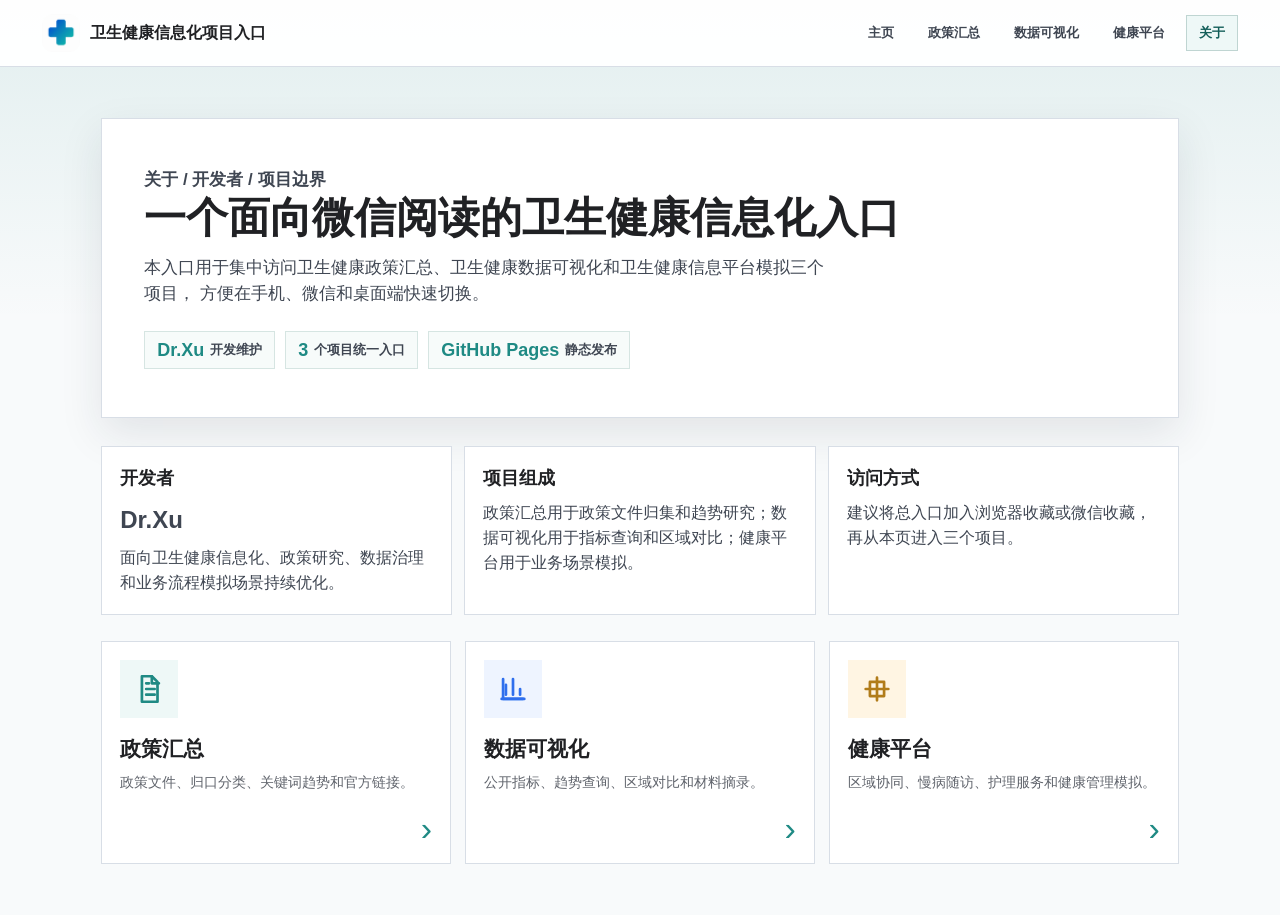
==== commit 50e4b75e: "Polish portal navigation audit fixes" ====
--- a/about.html
+++ b/about.html
@@ -3,72 +3,105 @@
   <head>
     <meta charset="utf-8" />
     <meta name="viewport" content="width=device-width, initial-scale=1" />
-    <title>关于 - 卫生健康政策智能分析</title>
+    <title>关于 - 卫生健康信息化项目入口</title>
     <link rel="icon" type="image/png" href="assets/favicon.png" />
     <link rel="apple-touch-icon" href="assets/favicon.png" />
     <link rel="stylesheet" href="styles.css" />
   </head>
-  <body>
-    <aside class="platform-rail" aria-label="卫生健康信息平台导航">
-      <div class="platform-brand">
+  <body class="portal-shell">
+    <header class="portal-header">
+      <a class="portal-brand" href="index.html" aria-label="卫生健康信息化项目入口">
         <img src="assets/favicon.png" alt="" />
-        <strong>卫健信息平台</strong>
-        <span>模拟环境</span>
-      </div>
-      <nav>
-        <a href="index.html">首页</a>
-        <a href="policy.html#overview">政策知识库</a>
-        <a href="policy.html#map">政策图谱</a>
-        <a href="policy.html#continuity">连续性分析</a>
-        <a href="policy.html#milestones">政策脉络</a>
-        <a href="policy.html#sources">文件清单</a>
-        <a href="policy.html#governance">数据治理</a>
+        <span>卫生健康信息化项目入口</span>
+      </a>
+      <nav aria-label="总入口导航">
+        <a href="index.html">主页</a>
+        <a href="https://xujiann.github.io/health-policy/">政策汇总</a>
+        <a href="https://xujiann.github.io/health-indicators/">数据可视化</a>
+        <a href="https://xujiann.github.io/chronic-care-platform/login.html">健康平台</a>
         <a href="about.html" class="is-active">关于</a>
       </nav>
-    </aside>
-
-    <header class="topbar">
-      <div>
-        <p class="eyebrow">卫生健康政策智能分析 / 关于</p>
-        <h1>关于</h1>
-      </div>
-      <div class="top-actions">
-        <a class="source-link" href="index.html">返回首页</a>
-        <a class="source-link" href="policy.html">政策系统</a>
-        <a class="source-link" href="https://github.com/xujiann/healthpolicy" target="_blank" rel="noreferrer">项目仓库</a>
-      </div>
     </header>
 
-    <main>
-      <section class="about-hero">
+    <main class="portal-main">
+      <section class="portal-hero about-portal-hero" aria-labelledby="aboutTitle">
         <div>
-          <div class="intro-badge">项目说明 / 开发者 / 数据边界</div>
-          <h2>卫生健康政策智能分析</h2>
+          <p class="portal-kicker">关于 / 开发者 / 项目边界</p>
+          <h1 id="aboutTitle">一个面向微信阅读的卫生健康信息化入口</h1>
           <p>
-            本网站用于卫生健康政策文件的结构化归集、分类映射、历史演进趋势研究、未来发展方向预测和官方链接追溯。
-            最终目标是为每一项关键政策建立可持续更新的演进脉络，并辅助判断未来政策方向。
+            本入口用于集中访问卫生健康政策汇总、卫生健康数据可视化和卫生健康信息平台模拟三个项目，
+            方便在手机、微信和桌面端快速切换。
           </p>
+          <div class="portal-meta" aria-label="项目说明">
+            <span><strong>Dr.Xu</strong> 开发维护</span>
+            <span><strong>3</strong> 个项目统一入口</span>
+            <span><strong>GitHub Pages</strong> 静态发布</span>
+          </div>
         </div>
       </section>
 
-      <section class="about-section">
+      <section class="about-section" aria-label="项目说明">
         <div class="about-grid">
           <article>
             <h3>开发者</h3>
             <p class="about-name">Dr.Xu</p>
-            <p>面向卫生健康信息化、政策研究和数据治理场景持续优化。</p>
+            <p>面向卫生健康信息化、政策研究、数据治理和业务流程模拟场景持续优化。</p>
           </article>
           <article>
-            <h3>数据边界</h3>
-            <p>仅收录具体政策文件，自动更新会过滤客户端下载页、栏目页、索引页、政策解读页和机构介绍页。</p>
+            <h3>项目组成</h3>
+            <p>政策汇总用于政策文件归集和趋势研究；数据可视化用于指标查询和区域对比；健康平台用于业务场景模拟。</p>
           </article>
           <article>
-            <h3>项目地址</h3>
-            <p><a href="https://github.com/xujiann/healthpolicy" target="_blank" rel="noreferrer">github.com/xujiann/healthpolicy</a></p>
-            <p><a href="https://xujiann.github.io/healthpolicy/" target="_blank" rel="noreferrer">xujiann.github.io/healthpolicy</a></p>
-            <p><a href="policy.html">进入政策智能分析系统</a></p>
+            <h3>访问方式</h3>
+            <p>建议将总入口加入浏览器收藏或微信收藏，再从本页进入三个项目。</p>
           </article>
         </div>
+      </section>
+
+      <section class="portal-grid compact-portal-grid" aria-label="相关入口">
+        <a class="portal-card portal-card-policy" href="https://xujiann.github.io/health-policy/">
+          <span class="portal-icon" aria-hidden="true">
+            <svg viewBox="0 0 24 24" role="img">
+              <path d="M7 3h7l4 4v14H7z" />
+              <path d="M14 3v5h5" />
+              <path d="M10 12h6M10 16h6M10 8h2" />
+            </svg>
+          </span>
+          <span class="portal-card-body">
+            <strong>政策汇总</strong>
+            <em>政策文件、归口分类、关键词趋势和官方链接。</em>
+          </span>
+          <span class="portal-arrow" aria-hidden="true">›</span>
+        </a>
+
+        <a class="portal-card portal-card-data" href="https://xujiann.github.io/health-indicators/">
+          <span class="portal-icon" aria-hidden="true">
+            <svg viewBox="0 0 24 24" role="img">
+              <path d="M4 19h16" />
+              <path d="M7 16V9M12 16V5M17 16v-4" />
+              <path d="M5 5v14h14" />
+            </svg>
+          </span>
+          <span class="portal-card-body">
+            <strong>数据可视化</strong>
+            <em>公开指标、趋势查询、区域对比和材料摘录。</em>
+          </span>
+          <span class="portal-arrow" aria-hidden="true">›</span>
+        </a>
+
+        <a class="portal-card portal-card-platform" href="https://xujiann.github.io/chronic-care-platform/login.html">
+          <span class="portal-icon" aria-hidden="true">
+            <svg viewBox="0 0 24 24" role="img">
+              <path d="M12 4v16M4 12h16" />
+              <path d="M7 7h10v10H7z" />
+            </svg>
+          </span>
+          <span class="portal-card-body">
+            <strong>健康平台</strong>
+            <em>区域协同、慢病随访、护理服务和健康管理模拟。</em>
+          </span>
+          <span class="portal-arrow" aria-hidden="true">›</span>
+        </a>
       </section>
     </main>
   </body>
--- a/styles.css
+++ b/styles.css
@@ -1501,22 +1501,23 @@
   font-weight: 800;
 }
 
-.portal-header nav a:hover {
+.portal-header nav a:hover,
+.portal-header nav a.is-active {
   border-color: #bfd5d2;
   background: #eef8f7;
   color: #145f5a;
 }
 
 .portal-main {
-  width: min(1080px, 100%);
+  width: min(1180px, 100%);
   margin: 0 auto;
-  padding: clamp(16px, 4vw, 42px);
+  padding: clamp(22px, 4vw, 54px);
 }
 
 .portal-hero {
-  min-height: 260px;
-  display: grid;
-  align-items: end;
+  min-height: 238px;
+  display: grid;
+  align-items: center;
   padding: clamp(22px, 5vw, 42px);
   background: #fff;
   border: 1px solid var(--line);
@@ -1542,19 +1543,45 @@
   font-size: 17px;
 }
 
+.portal-meta {
+  display: flex;
+  flex-wrap: wrap;
+  gap: 10px;
+  margin-top: 24px;
+}
+
+.portal-meta span {
+  min-height: 38px;
+  display: inline-flex;
+  align-items: center;
+  gap: 6px;
+  padding: 0 12px;
+  border: 1px solid #d6e5e2;
+  background: #f7fbfa;
+  color: #3f4652;
+  font-size: 13px;
+  font-weight: 800;
+}
+
+.portal-meta strong {
+  color: var(--teal);
+  font-size: 18px;
+}
+
 .portal-grid {
   display: grid;
+  grid-template-columns: repeat(3, minmax(0, 1fr));
   gap: 14px;
   margin-top: 18px;
 }
 
 .portal-card {
   display: grid;
-  grid-template-columns: 58px minmax(0, 1fr) auto;
-  align-items: center;
-  gap: 14px;
-  min-height: 118px;
-  padding: 16px;
+  grid-template-columns: 1fr;
+  align-content: start;
+  gap: 18px;
+  min-height: 244px;
+  padding: 18px;
   background: #fff;
   border: 1px solid var(--line);
   color: var(--ink);
@@ -1603,11 +1630,11 @@
 
 .portal-card-body {
   display: grid;
-  gap: 6px;
+  gap: 10px;
 }
 
 .portal-card-body strong {
-  font-size: 20px;
+  font-size: 21px;
   line-height: 1.25;
 }
 
@@ -1619,6 +1646,8 @@
 }
 
 .portal-arrow {
+  justify-self: end;
+  margin-top: auto;
   color: var(--teal);
   font-size: 34px;
   line-height: 1;
@@ -1629,10 +1658,14 @@
   padding: 18px;
   background: #15202b;
   color: #fff;
+  display: grid;
+  grid-template-columns: 160px minmax(0, 1fr);
+  gap: 18px;
+  align-items: center;
 }
 
 .portal-note h2 {
-  margin-bottom: 8px;
+  margin-bottom: 0;
   font-size: 18px;
 }
 
@@ -1640,6 +1673,14 @@
   margin-bottom: 0;
   color: rgba(255, 255, 255, 0.76);
   font-size: 14px;
+}
+
+.about-portal-hero {
+  min-height: 300px;
+}
+
+.compact-portal-grid .portal-card {
+  min-height: 208px;
 }
 
 .about-section {
@@ -1822,8 +1863,23 @@
     font-size: 15px;
   }
 
+  .portal-meta {
+    gap: 8px;
+    margin-top: 16px;
+  }
+
+  .portal-meta span {
+    min-height: 34px;
+    font-size: 12px;
+  }
+
+  .portal-grid {
+    grid-template-columns: 1fr;
+  }
+
   .portal-card {
     grid-template-columns: 50px minmax(0, 1fr) auto;
+    align-content: center;
     gap: 12px;
     min-height: 108px;
     padding: 14px;
@@ -1848,7 +1904,12 @@
   }
 
   .portal-note {
+    display: block;
     padding: 16px;
+  }
+
+  .portal-note h2 {
+    margin-bottom: 8px;
   }
 
   .topbar,
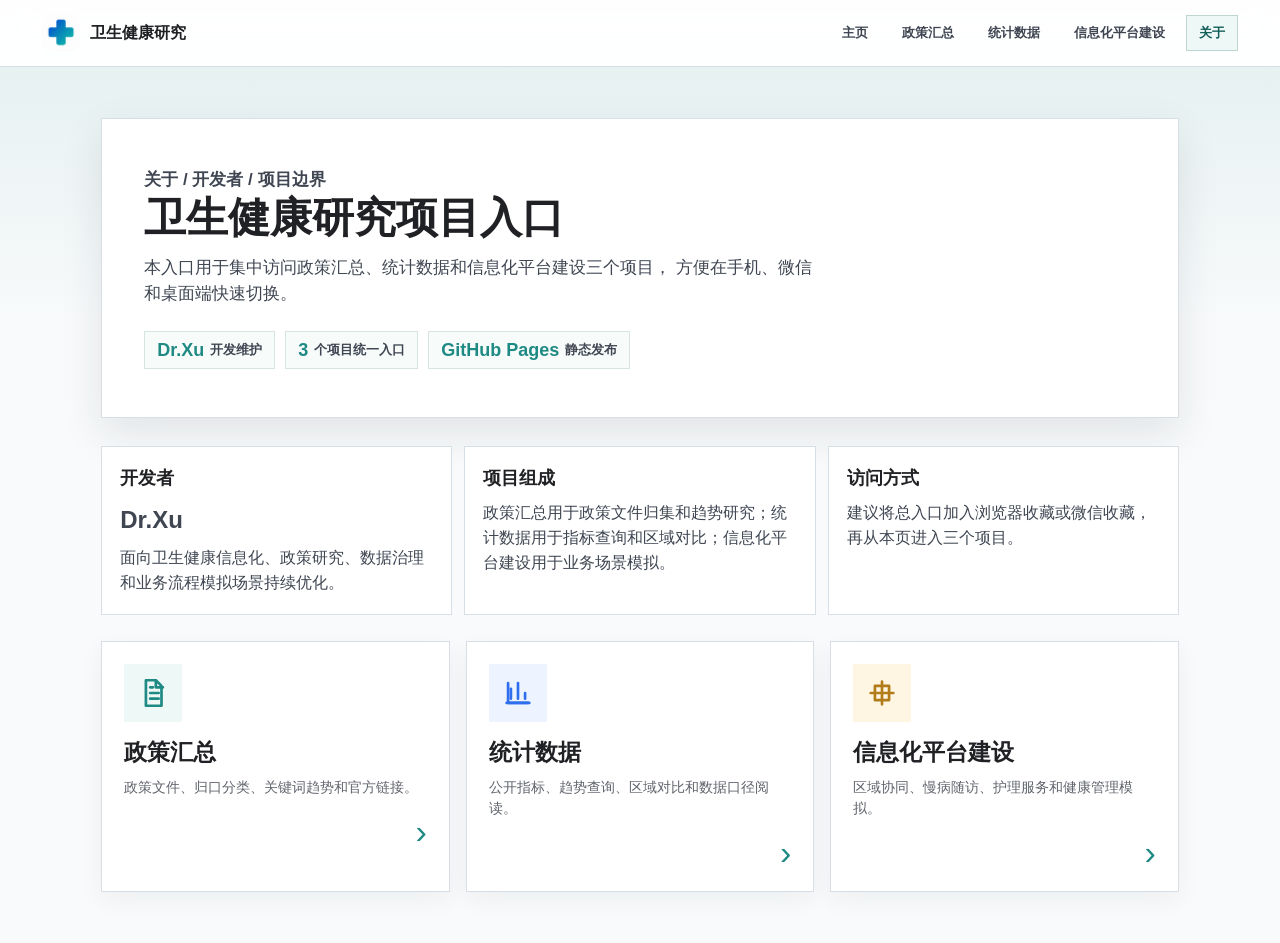
==== commit 7a904892: "Refine portal homepage and project links" ====
--- a/about.html
+++ b/about.html
@@ -3,22 +3,22 @@
   <head>
     <meta charset="utf-8" />
     <meta name="viewport" content="width=device-width, initial-scale=1" />
-    <title>关于 - 卫生健康信息化项目入口</title>
+    <title>关于 - 卫生健康研究</title>
     <link rel="icon" type="image/png" href="assets/favicon.png" />
     <link rel="apple-touch-icon" href="assets/favicon.png" />
     <link rel="stylesheet" href="styles.css" />
   </head>
   <body class="portal-shell">
     <header class="portal-header">
-      <a class="portal-brand" href="index.html" aria-label="卫生健康信息化项目入口">
+      <a class="portal-brand" href="index.html" aria-label="卫生健康研究">
         <img src="assets/favicon.png" alt="" />
-        <span>卫生健康信息化项目入口</span>
+        <span>卫生健康研究</span>
       </a>
       <nav aria-label="总入口导航">
         <a href="index.html">主页</a>
-        <a href="https://xujiann.github.io/health-policy/">政策汇总</a>
-        <a href="https://xujiann.github.io/health-indicators/">数据可视化</a>
-        <a href="https://xujiann.github.io/chronic-care-platform/login.html">健康平台</a>
+        <a href="https://xujiann.github.io/health-policy/policy.html">政策汇总</a>
+        <a href="https://xujiann.github.io/health-indicators/">统计数据</a>
+        <a href="https://xujiann.github.io/chronic-care-platform/login.html">信息化平台建设</a>
         <a href="about.html" class="is-active">关于</a>
       </nav>
     </header>
@@ -27,9 +27,9 @@
       <section class="portal-hero about-portal-hero" aria-labelledby="aboutTitle">
         <div>
           <p class="portal-kicker">关于 / 开发者 / 项目边界</p>
-          <h1 id="aboutTitle">一个面向微信阅读的卫生健康信息化入口</h1>
+          <h1 id="aboutTitle">卫生健康研究项目入口</h1>
           <p>
-            本入口用于集中访问卫生健康政策汇总、卫生健康数据可视化和卫生健康信息平台模拟三个项目，
+            本入口用于集中访问政策汇总、统计数据和信息化平台建设三个项目，
             方便在手机、微信和桌面端快速切换。
           </p>
           <div class="portal-meta" aria-label="项目说明">
@@ -49,7 +49,7 @@
           </article>
           <article>
             <h3>项目组成</h3>
-            <p>政策汇总用于政策文件归集和趋势研究；数据可视化用于指标查询和区域对比；健康平台用于业务场景模拟。</p>
+            <p>政策汇总用于政策文件归集和趋势研究；统计数据用于指标查询和区域对比；信息化平台建设用于业务场景模拟。</p>
           </article>
           <article>
             <h3>访问方式</h3>
@@ -59,7 +59,7 @@
       </section>
 
       <section class="portal-grid compact-portal-grid" aria-label="相关入口">
-        <a class="portal-card portal-card-policy" href="https://xujiann.github.io/health-policy/">
+        <a class="portal-card portal-card-policy" href="https://xujiann.github.io/health-policy/policy.html">
           <span class="portal-icon" aria-hidden="true">
             <svg viewBox="0 0 24 24" role="img">
               <path d="M7 3h7l4 4v14H7z" />
@@ -83,8 +83,8 @@
             </svg>
           </span>
           <span class="portal-card-body">
-            <strong>数据可视化</strong>
-            <em>公开指标、趋势查询、区域对比和材料摘录。</em>
+            <strong>统计数据</strong>
+            <em>公开指标、趋势查询、区域对比和数据口径阅读。</em>
           </span>
           <span class="portal-arrow" aria-hidden="true">›</span>
         </a>
@@ -97,7 +97,7 @@
             </svg>
           </span>
           <span class="portal-card-body">
-            <strong>健康平台</strong>
+            <strong>信息化平台建设</strong>
             <em>区域协同、慢病随访、护理服务和健康管理模拟。</em>
           </span>
           <span class="portal-arrow" aria-hidden="true">›</span>
--- a/styles.css
+++ b/styles.css
@@ -1446,7 +1446,7 @@
 }
 
 .portal-shell {
-  min-height: 100vh;
+  min-height: 100svh;
   padding-left: 0;
   background:
     linear-gradient(180deg, rgba(31, 138, 132, 0.10), rgba(248, 250, 251, 0) 320px),
@@ -1464,6 +1464,7 @@
   padding: 14px clamp(14px, 4vw, 42px);
   background: rgba(255, 255, 255, 0.94);
   border-bottom: 1px solid var(--line);
+  backdrop-filter: blur(12px);
 }
 
 .portal-brand {
@@ -1514,6 +1515,23 @@
   padding: clamp(22px, 4vw, 54px);
 }
 
+.portal-intro {
+  max-width: 760px;
+  margin: 0 auto clamp(18px, 3vw, 30px);
+  text-align: center;
+}
+
+.portal-intro h1 {
+  margin-bottom: 8px;
+  font-size: clamp(28px, 4.2vw, 48px);
+}
+
+.portal-intro p {
+  margin-bottom: 0;
+  color: var(--muted);
+  font-size: 16px;
+}
+
 .portal-hero {
   min-height: 238px;
   display: grid;
@@ -1571,7 +1589,7 @@
 .portal-grid {
   display: grid;
   grid-template-columns: repeat(3, minmax(0, 1fr));
-  gap: 14px;
+  gap: 16px;
   margin-top: 18px;
 }
 
@@ -1579,13 +1597,15 @@
   display: grid;
   grid-template-columns: 1fr;
   align-content: start;
-  gap: 18px;
-  min-height: 244px;
-  padding: 18px;
+  gap: 16px;
+  min-height: 278px;
+  padding: 22px;
   background: #fff;
   border: 1px solid var(--line);
   color: var(--ink);
   text-decoration: none;
+  box-shadow: 0 8px 22px rgba(31, 41, 55, 0.05);
+  transition: transform .16s ease, box-shadow .16s ease, border-color .16s ease;
 }
 
 .portal-card:hover {
@@ -1634,7 +1654,7 @@
 }
 
 .portal-card-body strong {
-  font-size: 21px;
+  font-size: 23px;
   line-height: 1.25;
 }
 
@@ -1643,6 +1663,57 @@
   font-size: 14px;
   font-style: normal;
   line-height: 1.5;
+}
+
+.portal-card-body ul {
+  list-style: none;
+  margin: 0;
+  padding: 0;
+  display: grid;
+  grid-template-columns: 1fr;
+  gap: 7px;
+}
+
+.portal-card-body li {
+  min-width: 0;
+  color: var(--muted);
+  font-size: 13px;
+  line-height: 1.35;
+}
+
+.portal-card-body li::before {
+  content: "";
+  display: inline-block;
+  width: 5px;
+  height: 5px;
+  margin-right: 6px;
+  border-radius: 50%;
+  background: var(--teal);
+  vertical-align: middle;
+}
+
+.portal-home-simple .portal-header {
+  justify-content: space-between;
+}
+
+.portal-home-simple .portal-main {
+  max-width: 1120px;
+  padding-top: clamp(16px, 4vw, 42px);
+}
+
+.portal-home-simple .portal-hero {
+  min-height: 0;
+  padding-block: clamp(20px, 4vw, 34px);
+  text-align: center;
+}
+
+.portal-home-simple .portal-hero h1,
+.portal-home-simple .portal-hero p {
+  margin-inline: auto;
+}
+
+.portal-home-simple .portal-grid {
+  margin-top: 0;
 }
 
 .portal-arrow {
@@ -1651,6 +1722,20 @@
   color: var(--teal);
   font-size: 34px;
   line-height: 1;
+}
+
+.portal-card-action {
+  display: inline-flex;
+  align-items: center;
+  justify-content: center;
+  min-height: 34px;
+  margin-top: auto;
+  padding: 0 12px;
+  border: 1px solid #d6e5e2;
+  background: #f7fbfa;
+  color: #17635f;
+  font-size: 13px;
+  font-weight: 900;
 }
 
 .portal-note {
@@ -1815,101 +1900,181 @@
 }
 
 @media (max-width: 760px) {
+  .portal-home-simple .portal-header {
+    justify-items: center;
+  }
+
   .portal-header {
-    display: block;
-    padding: 10px 12px 8px;
+    display: grid;
+    gap: 8px;
+    padding: 8px 10px;
   }
 
   .portal-brand {
-    min-height: 38px;
+    min-height: 36px;
+    gap: 8px;
   }
 
   .portal-brand img {
     width: 34px;
     height: 34px;
+    border-radius: 9px;
+  }
+
+  .portal-brand span {
+    overflow: hidden;
+    text-overflow: ellipsis;
+    white-space: nowrap;
   }
 
   .portal-header nav {
-    margin-top: 8px;
+    margin-top: 0;
     gap: 6px;
-    padding-bottom: 2px;
+    padding: 2px 0 3px;
     scroll-snap-type: x proximity;
   }
 
   .portal-header nav a {
     min-height: 34px;
-    padding: 0 10px;
+    padding: 0 11px;
     border-color: #e5e9ef;
     background: #fff;
+    border-radius: 999px;
     font-size: 12px;
     scroll-snap-align: start;
   }
 
   .portal-main {
-    padding: 12px;
+    padding: 10px 10px max(22px, env(safe-area-inset-bottom));
+  }
+
+  .portal-home-simple .portal-main {
+    padding-top: 10px;
+  }
+
+  .portal-intro {
+    margin-bottom: 12px;
+    text-align: left;
+  }
+
+  .portal-intro h1 {
+    margin-bottom: 4px;
+    font-size: 26px;
+  }
+
+  .portal-intro p {
+    font-size: 13px;
+    line-height: 1.6;
   }
 
   .portal-hero {
-    min-height: 220px;
-    padding: 18px;
-    box-shadow: 0 10px 24px rgba(31, 41, 55, 0.08);
+    min-height: 0;
+    padding: 16px;
+    border-radius: 16px;
+    box-shadow: 0 8px 20px rgba(31, 41, 55, 0.07);
   }
 
   .portal-hero h1 {
-    font-size: 28px;
+    margin-bottom: 8px;
+    font-size: 25px;
+    line-height: 1.18;
+  }
+
+  .portal-home-simple .portal-hero {
+    padding: 14px;
+    text-align: left;
+  }
+
+  .portal-home-simple .portal-hero h1,
+  .portal-home-simple .portal-hero p {
+    margin-inline: 0;
   }
 
   .portal-hero p {
-    font-size: 15px;
+    font-size: 14px;
+    line-height: 1.65;
   }
 
   .portal-meta {
-    gap: 8px;
-    margin-top: 16px;
+    gap: 6px;
+    margin-top: 12px;
   }
 
   .portal-meta span {
-    min-height: 34px;
+    min-height: 28px;
+    padding: 0 8px;
     font-size: 12px;
   }
 
   .portal-grid {
     grid-template-columns: 1fr;
+    gap: 10px;
+    margin-top: 12px;
   }
 
   .portal-card {
-    grid-template-columns: 50px minmax(0, 1fr) auto;
+    grid-template-columns: 44px minmax(0, 1fr) auto;
     align-content: center;
-    gap: 12px;
-    min-height: 108px;
-    padding: 14px;
+    gap: 10px;
+    min-height: 112px;
+    padding: 12px;
+    border-radius: 14px;
   }
 
   .portal-icon {
-    width: 50px;
-    height: 50px;
+    width: 44px;
+    height: 44px;
+    border-radius: 12px;
   }
 
   .portal-icon svg {
-    width: 30px;
-    height: 30px;
+    width: 23px;
+    height: 23px;
   }
 
   .portal-card-body strong {
-    font-size: 17px;
+    font-size: 16px;
   }
 
   .portal-card-body em {
-    font-size: 13px;
+    font-size: 12px;
+    line-height: 1.45;
+  }
+
+  .portal-card-body ul {
+    grid-template-columns: 1fr;
+    gap: 3px;
+  }
+
+  .portal-card-body li {
+    font-size: 12px;
+    line-height: 1.35;
+  }
+
+  .portal-card-action {
+    grid-column: 2 / 4;
+    justify-self: start;
+    min-height: 28px;
+    padding: 0 10px;
+    border-radius: 999px;
+    font-size: 12px;
   }
 
   .portal-note {
     display: block;
-    padding: 16px;
+    margin-top: 12px;
+    padding: 14px;
+    border-radius: 14px;
   }
 
   .portal-note h2 {
-    margin-bottom: 8px;
+    margin-bottom: 6px;
+    font-size: 17px;
+  }
+
+  .portal-note p {
+    font-size: 13px;
+    line-height: 1.65;
   }
 
   .topbar,
